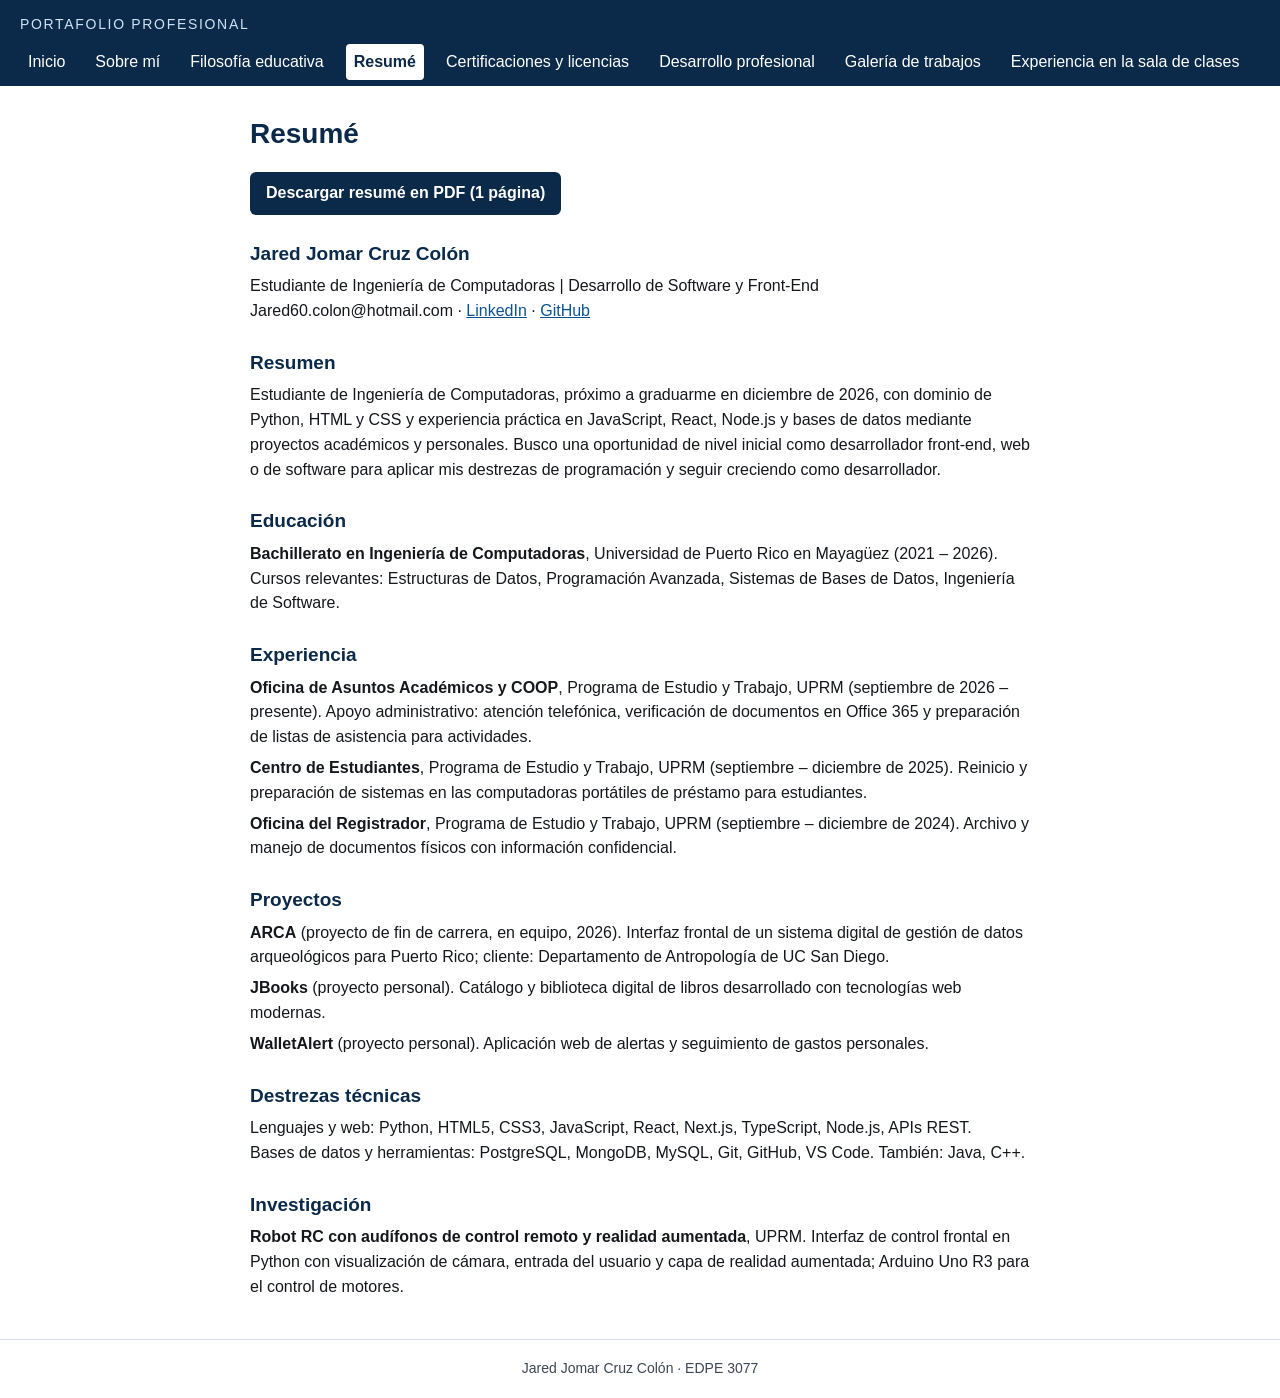
==== resume.html @ 4ae9ba27 "Esqueleto del portafolio, 8 secciones" ====
<!DOCTYPE html>
<html lang="es">
<head>
<meta charset="UTF-8">
<meta name="viewport" content="width=device-width, initial-scale=1.0">
<title>Resumé · Portafolio de Jared Jomar Cruz Colón</title>
<link rel="stylesheet" href="styles.css">
</head>
<body>
<a class="skip" href="#contenido">Saltar al contenido</a>
<header>
  <p class="site-name">Portafolio profesional</p>
  <nav aria-label="Secciones del portafolio">
    <ul>
        <li><a href="index.html">Inicio</a></li>
        <li><a href="sobre-mi.html">Sobre mí</a></li>
        <li><a href="filosofia-educativa.html">Filosofía educativa</a></li>
        <li><a href="resume.html" aria-current="page">Resumé</a></li>
        <li><a href="certificaciones-y-licencias.html">Certificaciones y licencias</a></li>
        <li><a href="desarrollo-profesional.html">Desarrollo profesional</a></li>
        <li><a href="galeria-de-trabajos.html">Galería de trabajos</a></li>
        <li><a href="experiencia-en-la-sala-de-clases.html">Experiencia en la sala de clases</a></li>
    </ul>
  </nav>
</header>
<main id="contenido">
  <h1>Resumé</h1>
  <p><a class="boton" href="Resume_Jared_Cruz.pdf" download>Descargar resumé en PDF (1 página)</a></p>

  <h2>Jared Jomar Cruz Colón</h2>
  <p>Estudiante de Ingeniería de Computadoras | Desarrollo de Software y Front-End<br>
  Jared60.colon@hotmail.com · <a href="https://www.linkedin.com/in/jared-cruz-880359263/">LinkedIn</a> · <a href="https://github.com/JaredJomar">GitHub</a></p>

  <h2>Resumen</h2>
  <p>Estudiante de Ingeniería de Computadoras, próximo a graduarme en diciembre de 2026, con dominio de Python, HTML y CSS y experiencia práctica en JavaScript, React, Node.js y bases de datos mediante proyectos académicos y personales. Busco una oportunidad de nivel inicial como desarrollador front-end, web o de software para aplicar mis destrezas de programación y seguir creciendo como desarrollador.</p>

  <h2>Educación</h2>
  <p><strong>Bachillerato en Ingeniería de Computadoras</strong>, Universidad de Puerto Rico en Mayagüez (2021 – 2026).<br>
  Cursos relevantes: Estructuras de Datos, Programación Avanzada, Sistemas de Bases de Datos, Ingeniería de Software.</p>

  <h2>Experiencia</h2>
  <p><strong>Oficina de Asuntos Académicos y COOP</strong>, Programa de Estudio y Trabajo, UPRM (septiembre de 2026 – presente). Apoyo administrativo: atención telefónica, verificación de documentos en Office 365 y preparación de listas de asistencia para actividades.</p>
  <p><strong>Centro de Estudiantes</strong>, Programa de Estudio y Trabajo, UPRM (septiembre – diciembre de 2025). Reinicio y preparación de sistemas en las computadoras portátiles de préstamo para estudiantes.</p>
  <p><strong>Oficina del Registrador</strong>, Programa de Estudio y Trabajo, UPRM (septiembre – diciembre de 2024). Archivo y manejo de documentos físicos con información confidencial.</p>

  <h2>Proyectos</h2>
  <p><strong>ARCA</strong> (proyecto de fin de carrera, en equipo, 2026). Interfaz frontal de un sistema digital de gestión de datos arqueológicos para Puerto Rico; cliente: Departamento de Antropología de UC San Diego.</p>
  <p><strong>JBooks</strong> (proyecto personal). Catálogo y biblioteca digital de libros desarrollado con tecnologías web modernas.</p>
  <p><strong>WalletAlert</strong> (proyecto personal). Aplicación web de alertas y seguimiento de gastos personales.</p>

  <h2>Destrezas técnicas</h2>
  <p>Lenguajes y web: Python, HTML5, CSS3, JavaScript, React, Next.js, TypeScript, Node.js, APIs REST.<br>
  Bases de datos y herramientas: PostgreSQL, MongoDB, MySQL, Git, GitHub, VS Code. También: Java, C++.</p>

  <h2>Investigación</h2>
  <p><strong>Robot RC con audífonos de control remoto y realidad aumentada</strong>, UPRM. Interfaz de control frontal en Python con visualización de cámara, entrada del usuario y capa de realidad aumentada; Arduino Uno R3 para el control de motores.</p>
</main>
<footer>
  <p>Jared Jomar Cruz Colón · EDPE 3077</p>
</footer>
</body>
</html>
---- styles.css ----
:root { color-scheme: light; }
* { box-sizing: border-box; }
body { margin: 0; font-family: "Segoe UI", Arial, Helvetica, sans-serif; color: #14181d; background: #ffffff; line-height: 1.55; }
.skip { position: absolute; left: -999px; top: 0; background: #0b2a4a; color: #fff; padding: 8px 14px; }
.skip:focus { left: 8px; top: 8px; }
header { background: #0b2a4a; color: #fff; padding: 14px 20px 6px; }
.site-name { margin: 0 0 8px; font-size: 14px; letter-spacing: .12em; text-transform: uppercase; color: #cfe3f5; }
nav ul { list-style: none; margin: 0; padding: 0; display: flex; flex-wrap: wrap; gap: 4px 14px; }
nav a { color: #fff; text-decoration: none; padding: 6px 8px; border-radius: 4px; display: inline-block; }
nav a:hover, nav a:focus { background: #174a7c; text-decoration: underline; }
nav a[aria-current="page"] { background: #ffffff; color: #0b2a4a; font-weight: 700; }
main { max-width: 820px; margin: 0 auto; padding: 26px 20px 34px; }
h1 { font-size: 28px; margin: 0 0 6px; color: #0b2a4a; }
h2 { font-size: 19px; margin: 24px 0 6px; color: #0b2a4a; }
p { margin: 6px 0; }
.titulo { font-size: 18px; font-weight: 600; margin: 2px 0 14px; }
.foto { border-radius: 50%; display: block; margin: 12px 0; }
.linea { font-size: 17px; font-style: italic; max-width: 560px; }
a { color: #0b5394; }
a:focus { outline: 3px solid #f2b705; outline-offset: 2px; }
.boton { display: inline-block; background: #0b2a4a; color: #fff !important; padding: 9px 16px; border-radius: 6px; text-decoration: none; font-weight: 600; margin-top: 10px; }
.boton:hover, .boton:focus { background: #174a7c; }
footer { border-top: 1px solid #d6dde5; padding: 12px 20px; text-align: center; color: #3d4753; font-size: 14px; }
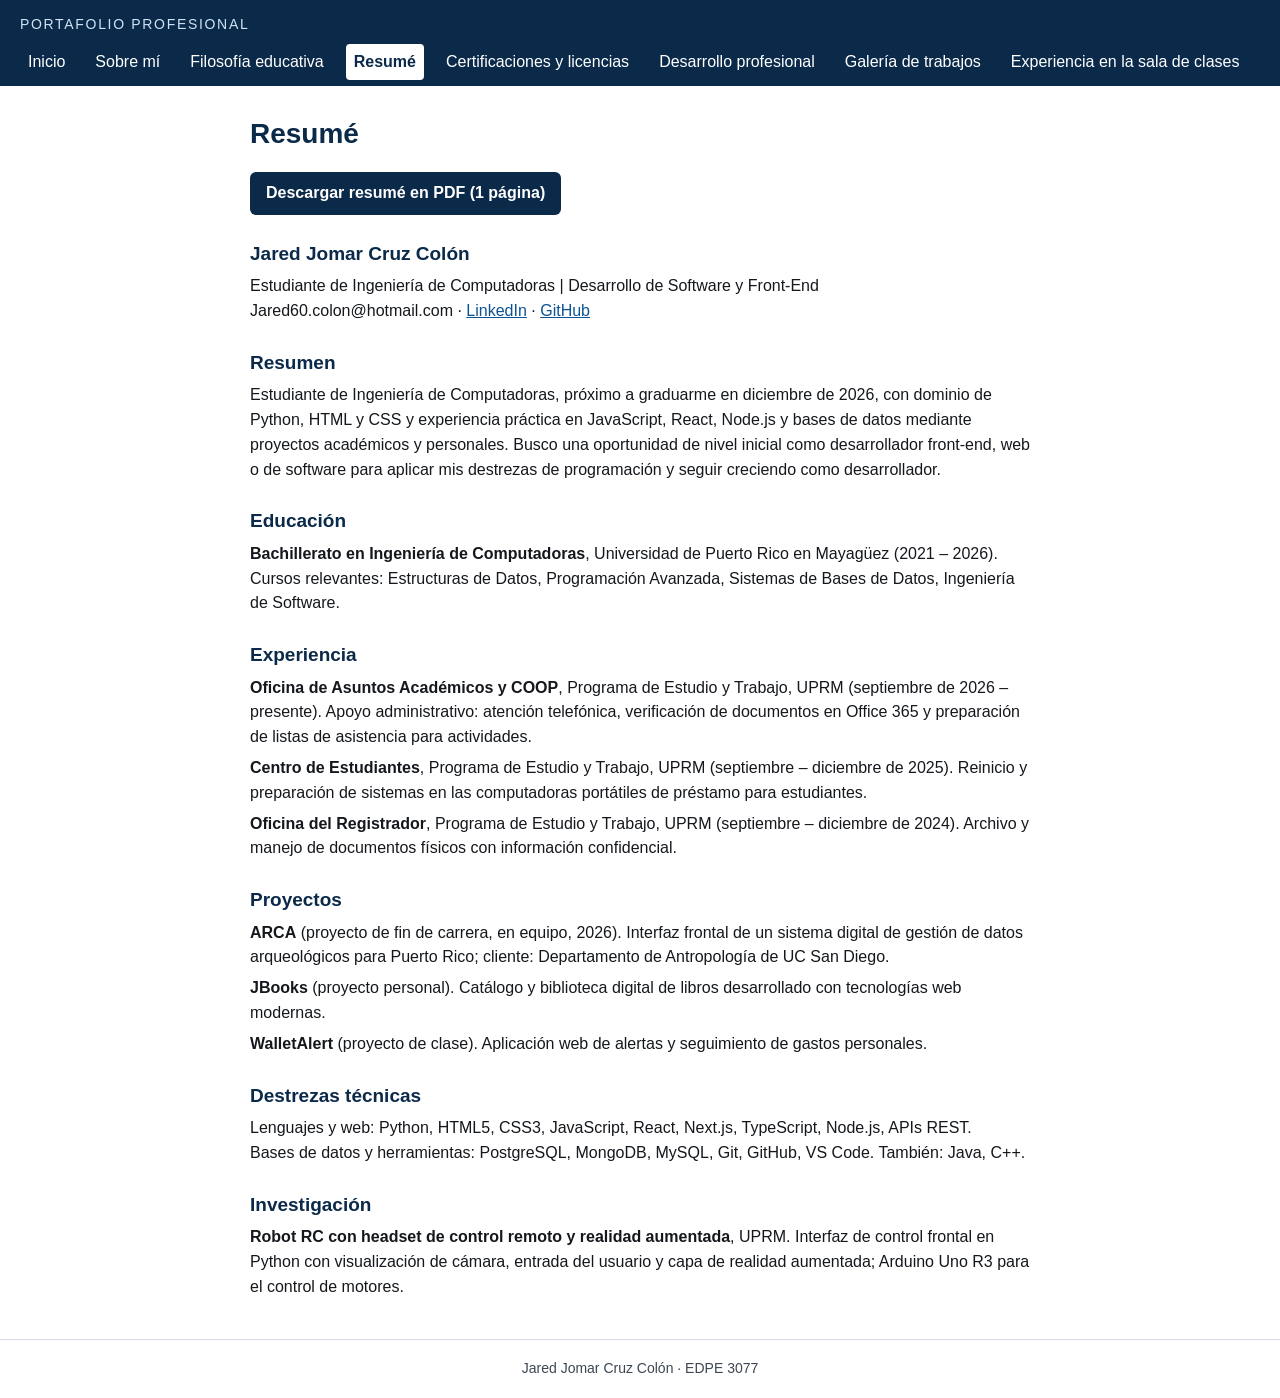
==== commit b3660f53: "Corrige WalletAlert a proyecto de clase y headset del robot RC" ====
--- a/resume.html
+++ b/resume.html
@@ -46,14 +46,14 @@
   <h2>Proyectos</h2>
   <p><strong>ARCA</strong> (proyecto de fin de carrera, en equipo, 2026). Interfaz frontal de un sistema digital de gestión de datos arqueológicos para Puerto Rico; cliente: Departamento de Antropología de UC San Diego.</p>
   <p><strong>JBooks</strong> (proyecto personal). Catálogo y biblioteca digital de libros desarrollado con tecnologías web modernas.</p>
-  <p><strong>WalletAlert</strong> (proyecto personal). Aplicación web de alertas y seguimiento de gastos personales.</p>
+  <p><strong>WalletAlert</strong> (proyecto de clase). Aplicación web de alertas y seguimiento de gastos personales.</p>
 
   <h2>Destrezas técnicas</h2>
   <p>Lenguajes y web: Python, HTML5, CSS3, JavaScript, React, Next.js, TypeScript, Node.js, APIs REST.<br>
   Bases de datos y herramientas: PostgreSQL, MongoDB, MySQL, Git, GitHub, VS Code. También: Java, C++.</p>
 
   <h2>Investigación</h2>
-  <p><strong>Robot RC con audífonos de control remoto y realidad aumentada</strong>, UPRM. Interfaz de control frontal en Python con visualización de cámara, entrada del usuario y capa de realidad aumentada; Arduino Uno R3 para el control de motores.</p>
+  <p><strong>Robot RC con headset de control remoto y realidad aumentada</strong>, UPRM. Interfaz de control frontal en Python con visualización de cámara, entrada del usuario y capa de realidad aumentada; Arduino Uno R3 para el control de motores.</p>
 </main>
 <footer>
   <p>Jared Jomar Cruz Colón · EDPE 3077</p>
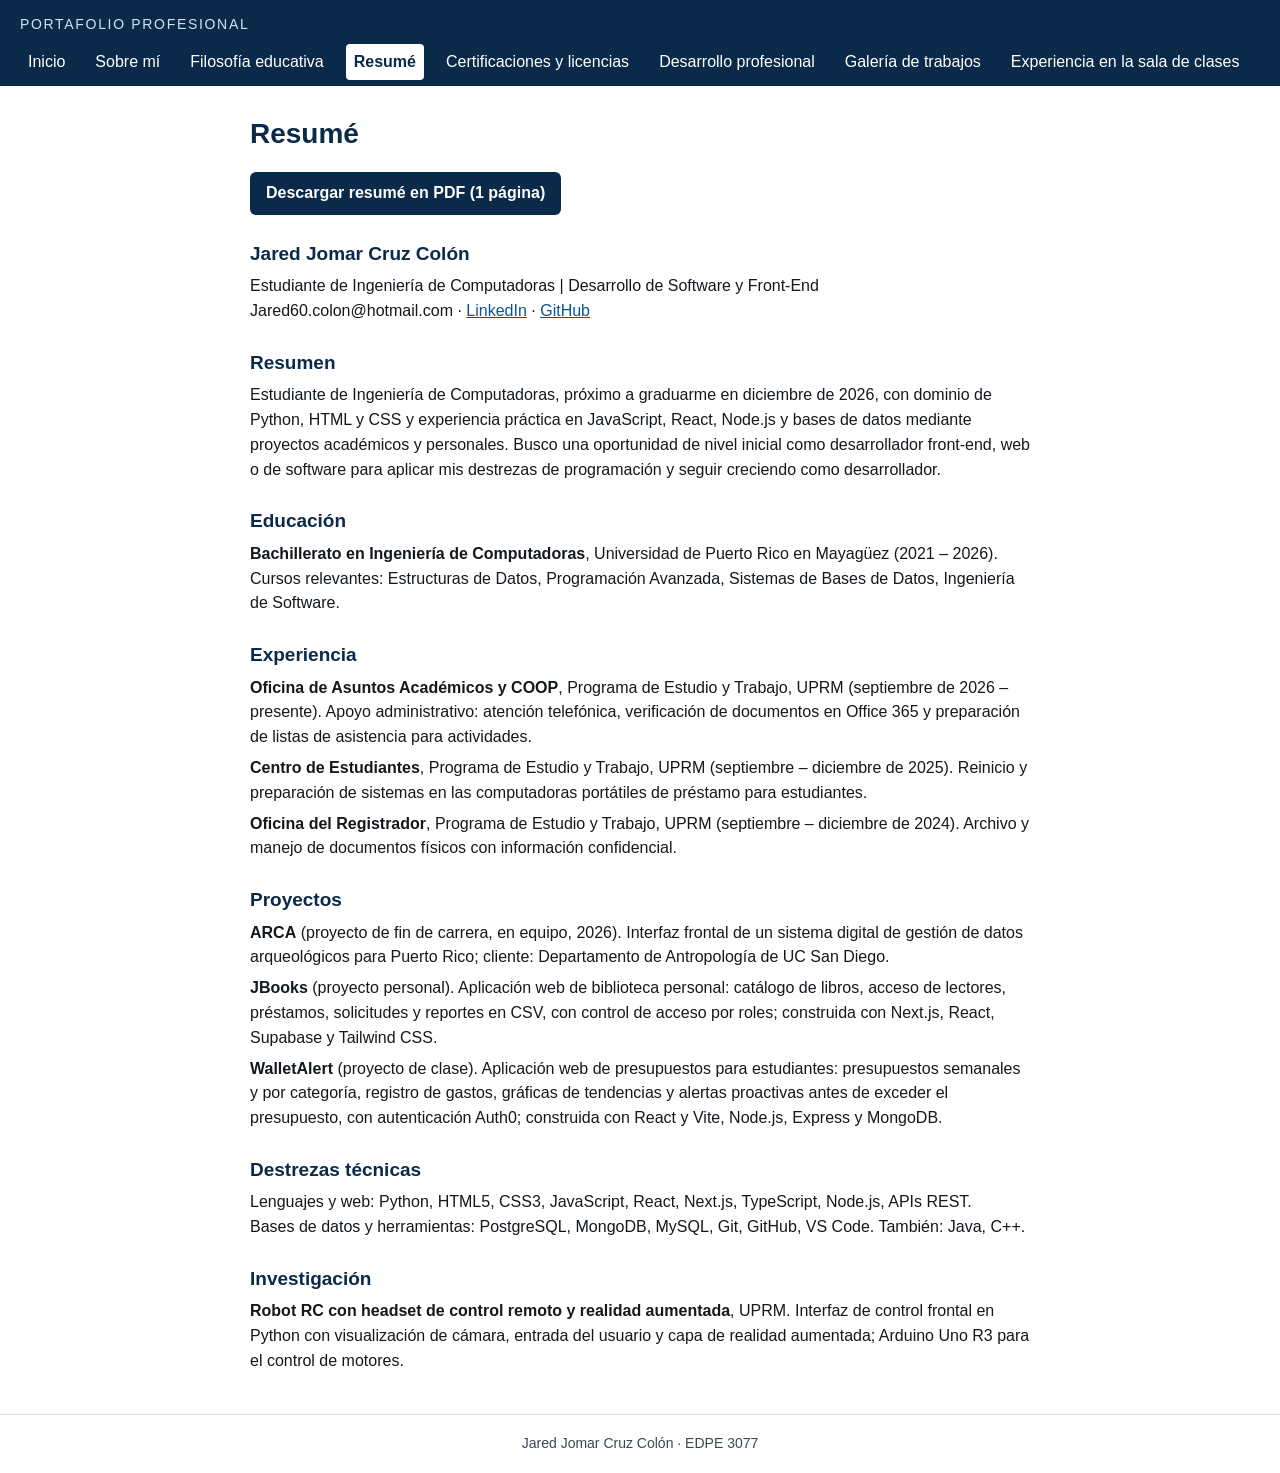
==== commit 1175fd03: "Actualiza descripciones de JBooks y WalletAlert según sus README" ====
--- a/resume.html
+++ b/resume.html
@@ -45,8 +45,8 @@
 
   <h2>Proyectos</h2>
   <p><strong>ARCA</strong> (proyecto de fin de carrera, en equipo, 2026). Interfaz frontal de un sistema digital de gestión de datos arqueológicos para Puerto Rico; cliente: Departamento de Antropología de UC San Diego.</p>
-  <p><strong>JBooks</strong> (proyecto personal). Catálogo y biblioteca digital de libros desarrollado con tecnologías web modernas.</p>
-  <p><strong>WalletAlert</strong> (proyecto de clase). Aplicación web de alertas y seguimiento de gastos personales.</p>
+  <p><strong>JBooks</strong> (proyecto personal). Aplicación web de biblioteca personal: catálogo de libros, acceso de lectores, préstamos, solicitudes y reportes en CSV, con control de acceso por roles; construida con Next.js, React, Supabase y Tailwind CSS.</p>
+  <p><strong>WalletAlert</strong> (proyecto de clase). Aplicación web de presupuestos para estudiantes: presupuestos semanales y por categoría, registro de gastos, gráficas de tendencias y alertas proactivas antes de exceder el presupuesto, con autenticación Auth0; construida con React y Vite, Node.js, Express y MongoDB.</p>
 
   <h2>Destrezas técnicas</h2>
   <p>Lenguajes y web: Python, HTML5, CSS3, JavaScript, React, Next.js, TypeScript, Node.js, APIs REST.<br>
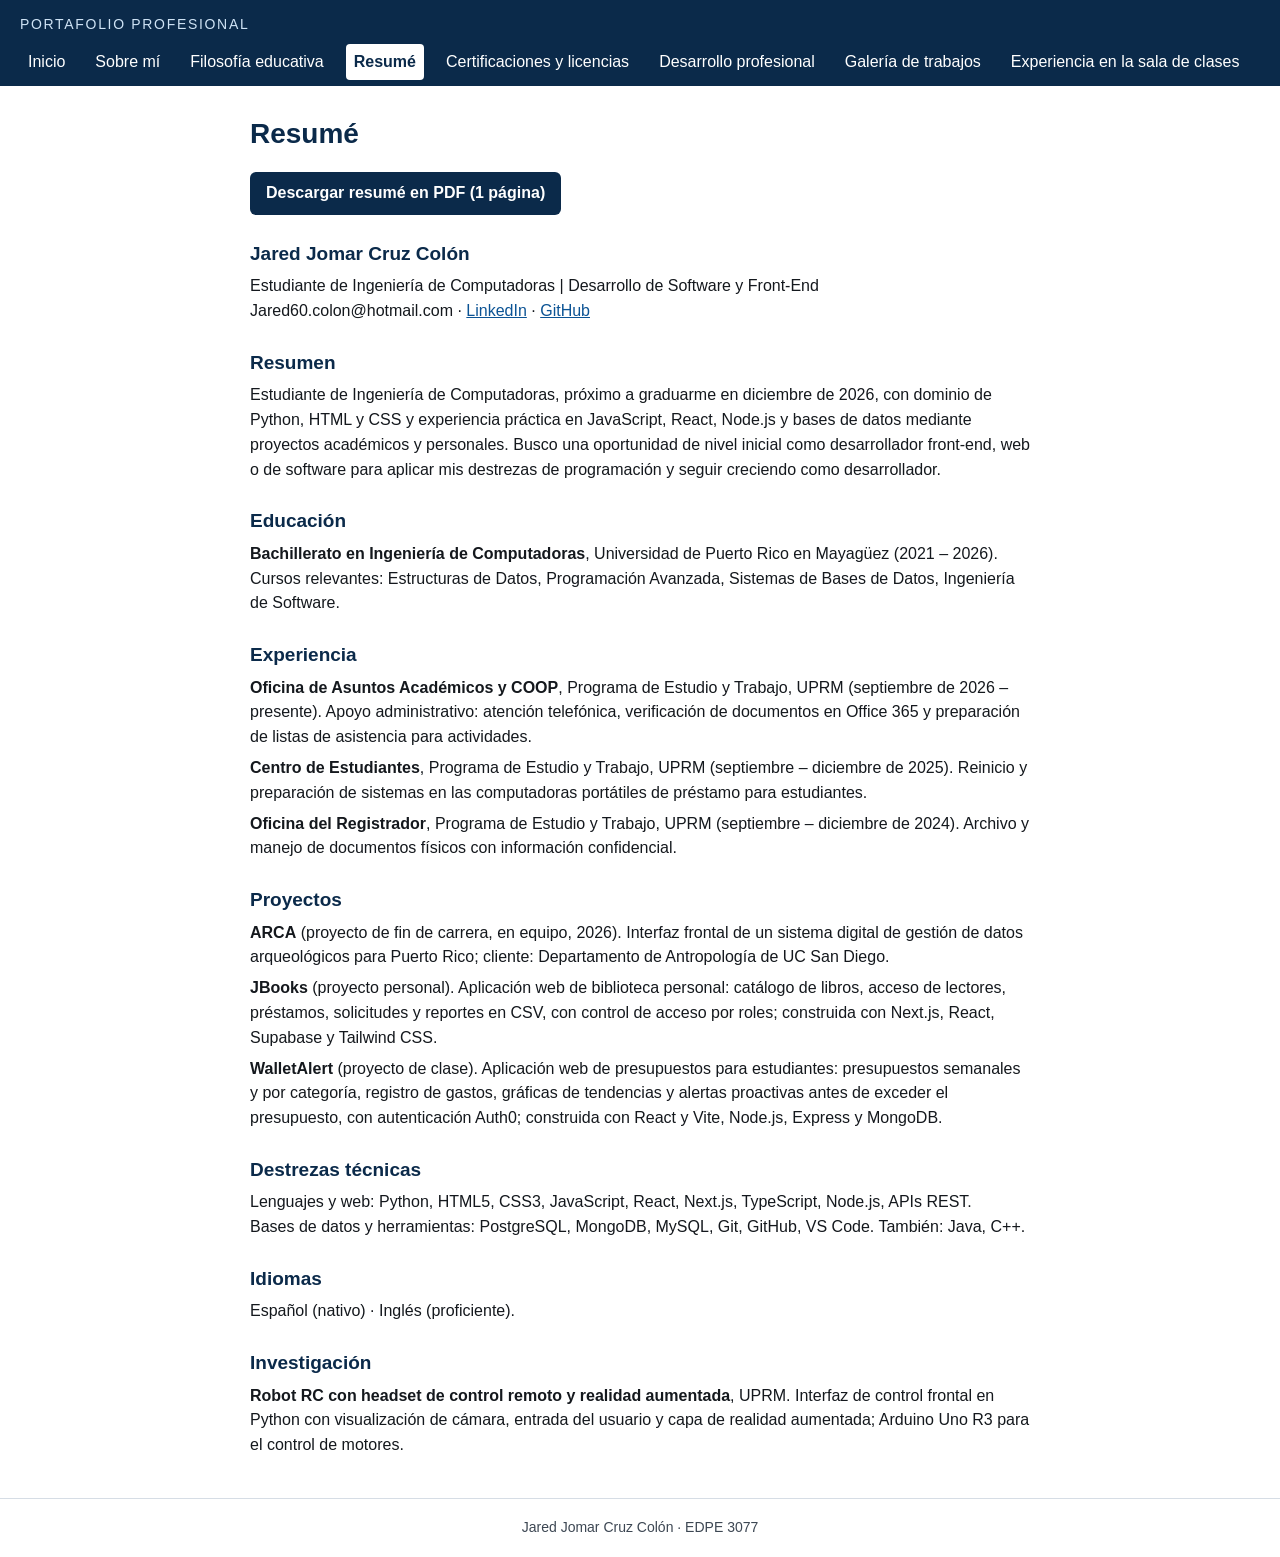
==== commit 4ac0e950: "Agrega sección de Idiomas al resumé" ====
--- a/resume.html
+++ b/resume.html
@@ -52,6 +52,9 @@
   <p>Lenguajes y web: Python, HTML5, CSS3, JavaScript, React, Next.js, TypeScript, Node.js, APIs REST.<br>
   Bases de datos y herramientas: PostgreSQL, MongoDB, MySQL, Git, GitHub, VS Code. También: Java, C++.</p>
 
+  <h2>Idiomas</h2>
+  <p>Español (nativo) · Inglés (proficiente).</p>
+
   <h2>Investigación</h2>
   <p><strong>Robot RC con headset de control remoto y realidad aumentada</strong>, UPRM. Interfaz de control frontal en Python con visualización de cámara, entrada del usuario y capa de realidad aumentada; Arduino Uno R3 para el control de motores.</p>
 </main>
